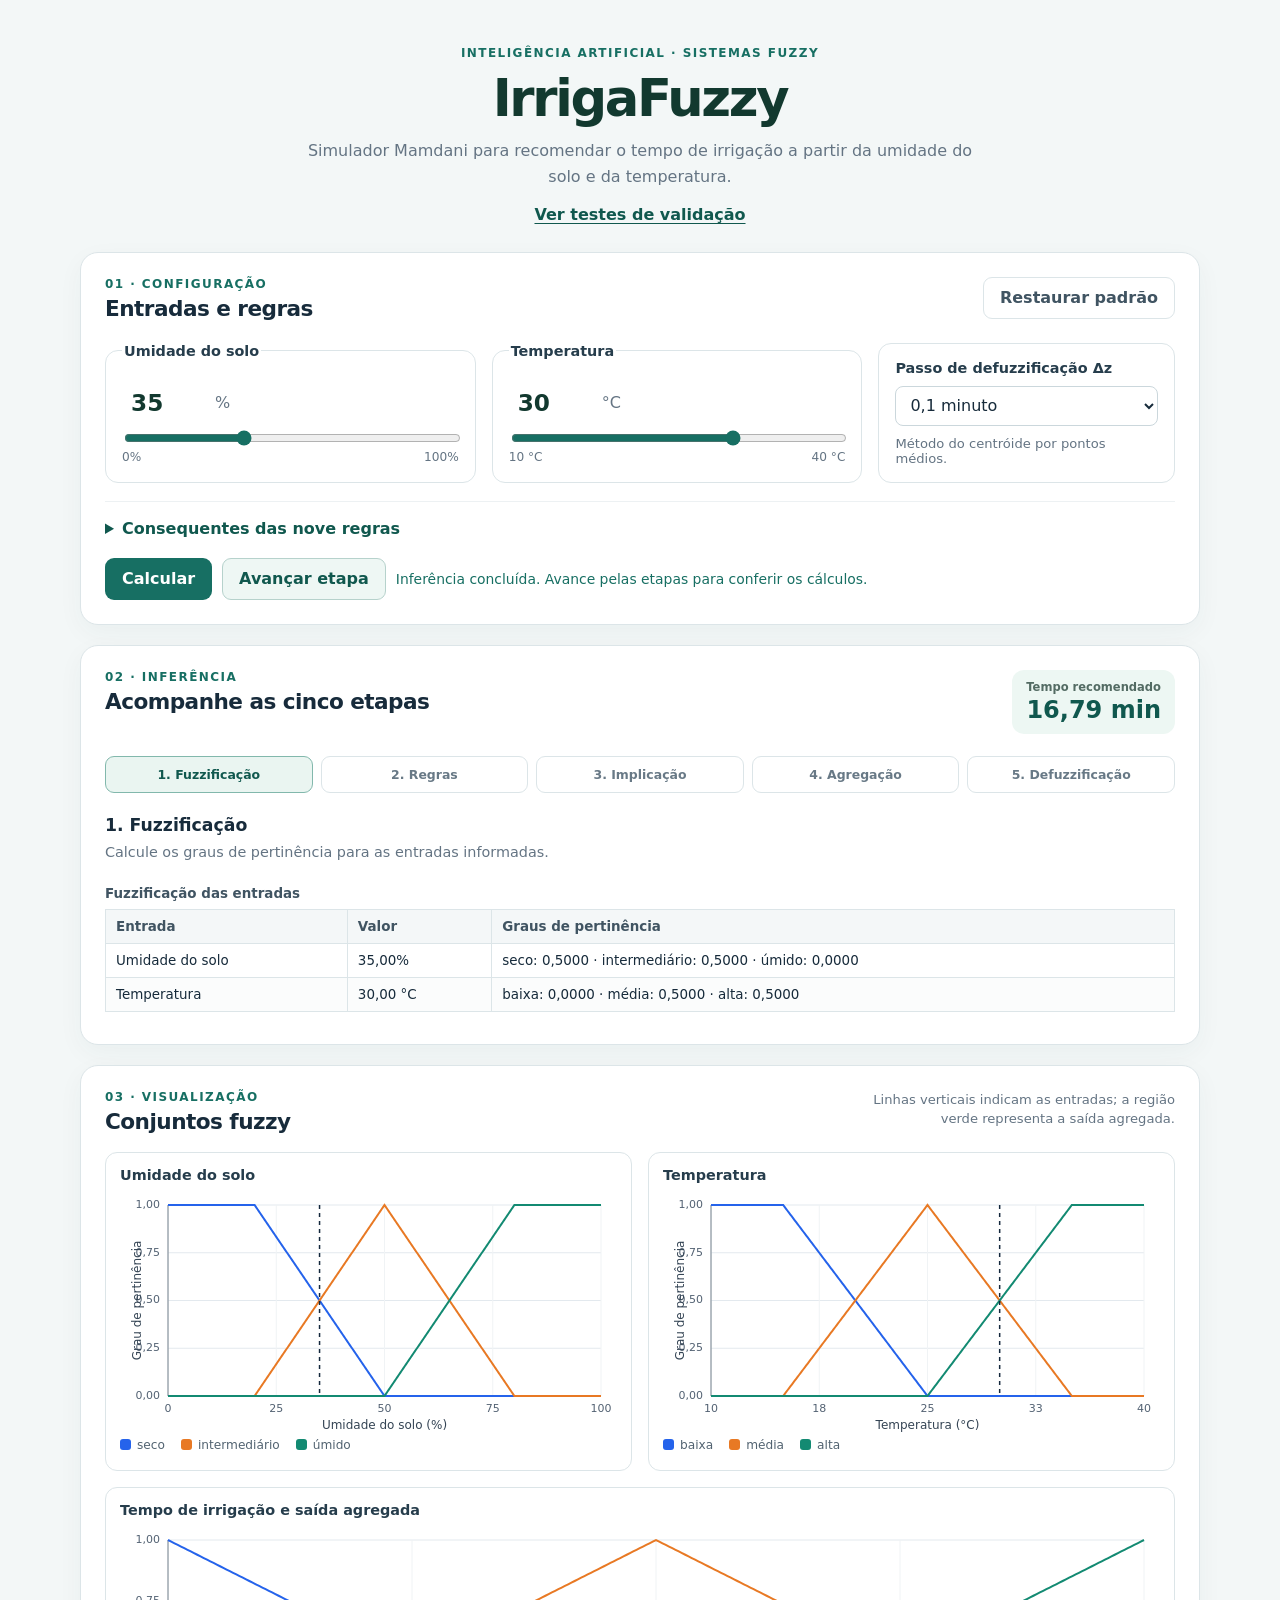
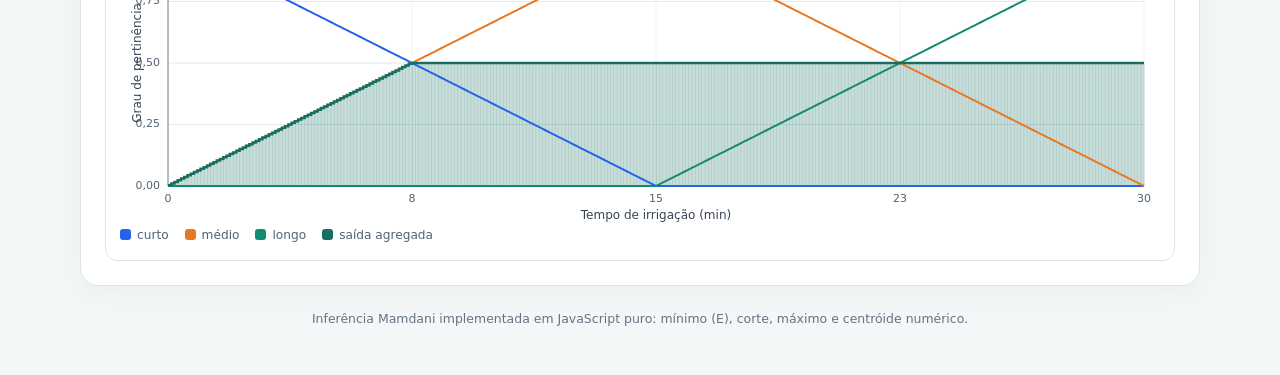
==== index.html @ 0bfb2a9a "Adicionar simulador fuzzy" ====
<!doctype html>
<html lang="pt-BR">
  <head>
    <meta charset="utf-8">
    <meta name="viewport" content="width=device-width, initial-scale=1">
    <meta name="description" content="Simulador didático de irrigação com inferência fuzzy Mamdani.">
    <title>IrrigaFuzzy — controlador Mamdani</title>
    <link rel="stylesheet" href="css/style.css">
  </head>
  <body>
    <main class="conteudo pagina">
      <header class="cabecalho">
        <p class="sobretitulo">Inteligência artificial · Sistemas fuzzy</p>
        <h1>IrrigaFuzzy</h1>
        <p>Simulador Mamdani para recomendar o tempo de irrigação a partir da umidade do solo e da temperatura.</p>
        <a class="link-secundario" href="tests.html">Ver testes de validação</a>
      </header>

      <section class="cartao configuracao" aria-labelledby="titulo-configuracao">
        <div class="titulo-secao">
          <div>
            <p class="sobretitulo">01 · Configuração</p>
            <h2 id="titulo-configuracao">Entradas e regras</h2>
          </div>
          <button id="restaurar" class="botao botao-neutro" type="button">Restaurar padrão</button>
        </div>

        <div class="grade-entradas">
          <fieldset class="campo-entrada">
            <legend>Umidade do solo</legend>
            <div class="valor-com-unidade">
              <input id="umidade-numero" type="number" min="0" max="100" step="1" value="35" aria-label="Umidade do solo em porcentagem">
              <span>%</span>
            </div>
            <input id="umidade" type="range" min="0" max="100" step="1" value="35" aria-label="Deslizador de umidade do solo">
            <div class="limites"><span>0%</span><span>100%</span></div>
          </fieldset>

          <fieldset class="campo-entrada">
            <legend>Temperatura</legend>
            <div class="valor-com-unidade">
              <input id="temperatura-numero" type="number" min="10" max="40" step="1" value="30" aria-label="Temperatura em graus Celsius">
              <span>°C</span>
            </div>
            <input id="temperatura" type="range" min="10" max="40" step="1" value="30" aria-label="Deslizador de temperatura">
            <div class="limites"><span>10 °C</span><span>40 °C</span></div>
          </fieldset>

          <label class="campo-entrada campo-passo" for="delta-z">
            <span class="rotulo-campo">Passo de defuzzificação Δz</span>
            <select id="delta-z">
              <option value="0.1" selected>0,1 minuto</option>
              <option value="0.05">0,05 minuto</option>
              <option value="0.01">0,01 minuto</option>
            </select>
            <span class="ajuda-campo">Método do centróide por pontos médios.</span>
          </label>
        </div>

        <details class="regras-configuraveis">
          <summary>Consequentes das nove regras</summary>
          <p>Os antecedentes permanecem fixos. Selecione o consequente fuzzy para cada regra.</p>
          <div id="regras" class="grade-regras"></div>
        </details>

        <div class="acoes">
          <button id="calcular" class="botao botao-principal" type="button">Calcular</button>
          <button id="avancar" class="botao botao-secundario" type="button" disabled>Avançar etapa</button>
          <p id="mensagem" class="mensagem aviso" role="status" aria-live="polite">Os valores iniciais seguem o enunciado: U = 35% e T = 30 °C.</p>
        </div>
      </section>

      <section class="cartao painel-resultado" aria-labelledby="titulo-resultado">
        <div class="titulo-secao">
          <div>
            <p class="sobretitulo">02 · Inferência</p>
            <h2 id="titulo-resultado">Acompanhe as cinco etapas</h2>
          </div>
          <div class="valor-final" aria-live="polite">
            <span>Tempo recomendado</span>
            <strong id="resultado">—</strong>
          </div>
        </div>
        <ol id="etapas" class="etapas" aria-label="Etapas da inferência fuzzy">
          <li data-etapa="0">Fuzzificação</li>
          <li data-etapa="1">Regras</li>
          <li data-etapa="2">Implicação</li>
          <li data-etapa="3">Agregação</li>
          <li data-etapa="4">Defuzzificação</li>
        </ol>
        <div id="detalhe-etapa" class="detalhe-etapa">
          <p class="estado-vazio">Calcule para ver graus de pertinência, regras ativadas e os cálculos intermediários.</p>
        </div>
      </section>

      <section class="cartao graficos" aria-labelledby="titulo-graficos">
        <div class="titulo-secao">
          <div>
            <p class="sobretitulo">03 · Visualização</p>
            <h2 id="titulo-graficos">Conjuntos fuzzy</h2>
          </div>
          <p class="nota-grafico">Linhas verticais indicam as entradas; a região verde representa a saída agregada.</p>
        </div>
        <div class="grade-graficos">
          <figure>
            <figcaption>Umidade do solo</figcaption>
            <canvas id="grafico-umidade" class="grafico" role="img" aria-label="Gráfico dos conjuntos fuzzy de umidade"></canvas>
            <div id="grafico-umidade-legenda" class="legenda" aria-label="Legenda do gráfico de umidade"></div>
          </figure>
          <figure>
            <figcaption>Temperatura</figcaption>
            <canvas id="grafico-temperatura" class="grafico" role="img" aria-label="Gráfico dos conjuntos fuzzy de temperatura"></canvas>
            <div id="grafico-temperatura-legenda" class="legenda" aria-label="Legenda do gráfico de temperatura"></div>
          </figure>
          <figure class="grafico-saida">
            <figcaption>Tempo de irrigação e saída agregada</figcaption>
            <canvas id="grafico-saida" class="grafico" role="img" aria-label="Gráfico dos conjuntos de saída e da agregação Mamdani"></canvas>
            <div id="grafico-saida-legenda" class="legenda" aria-label="Legenda do gráfico de saída"></div>
          </figure>
        </div>
      </section>

      <footer>
        <p>Inferência Mamdani implementada em JavaScript puro: mínimo (E), corte, máximo e centróide numérico.</p>
      </footer>
    </main>
    <script type="module" src="js/app.js"></script>
  </body>
</html>
---- css/style.css ----
:root {
  color-scheme: light;
  font-family: Inter, ui-sans-serif, system-ui, -apple-system, BlinkMacSystemFont, "Segoe UI", sans-serif;
  color: #172b3b;
  background: #f3f7f7;
  font-synthesis: none;
  text-rendering: optimizeLegibility;
  --verde: #176f63;
  --verde-escuro: #10584e;
  --borda: #dce5e8;
  --muted: #647483;
  --superficie: #fff;
}

* {
  box-sizing: border-box;
}

body {
  margin: 0;
  min-width: 320px;
}

button,
input,
select {
  font: inherit;
}

.conteudo {
  width: min(1120px, calc(100% - 36px));
  margin: 0 auto;
}

.pagina {
  padding: 46px 0 32px;
}

.cabecalho {
  max-width: 760px;
  margin: 0 auto 28px;
  text-align: center;
}

.sobretitulo {
  margin: 0 0 8px;
  color: var(--verde);
  font-size: 0.75rem;
  font-weight: 800;
  letter-spacing: 0.12em;
  text-transform: uppercase;
}

h1,
h2,
h3,
p {
  margin-top: 0;
}

h1 {
  margin-bottom: 10px;
  color: #12392f;
  font-size: clamp(2.15rem, 5vw, 3.2rem);
  letter-spacing: -0.045em;
}

.cabecalho > p:not(.sobretitulo) {
  max-width: 680px;
  margin: 0 auto 14px;
  color: var(--muted);
  line-height: 1.65;
}

.link-secundario,
.voltar {
  color: var(--verde-escuro);
  font-weight: 700;
  text-decoration-thickness: 1px;
  text-underline-offset: 3px;
}

.cartao {
  margin-bottom: 20px;
  padding: 24px;
  border: 1px solid var(--borda);
  border-radius: 18px;
  background: var(--superficie);
  box-shadow: 0 8px 26px rgba(27, 61, 69, 0.045);
}

.titulo-secao {
  display: flex;
  align-items: flex-start;
  justify-content: space-between;
  gap: 20px;
}

.titulo-secao h2 {
  margin-bottom: 0;
  font-size: 1.35rem;
  letter-spacing: -0.025em;
}

.titulo-secao .sobretitulo {
  margin-bottom: 5px;
}

.grade-entradas {
  display: grid;
  grid-template-columns: repeat(2, minmax(0, 1fr)) minmax(185px, 0.8fr);
  gap: 16px;
  margin-top: 22px;
}

.campo-entrada {
  min-width: 0;
  margin: 0;
  padding: 16px;
  border: 1px solid var(--borda);
  border-radius: 13px;
}

.campo-entrada legend,
.rotulo-campo {
  color: #263d4c;
  font-size: 0.9rem;
  font-weight: 750;
}

.valor-com-unidade {
  display: flex;
  align-items: center;
  gap: 7px;
  margin: 8px 0 6px;
  color: var(--muted);
}

.valor-com-unidade input {
  width: 86px;
  padding: 5px 8px;
  border: 1px solid transparent;
  border-radius: 7px;
  color: #12392f;
  font-size: 1.45rem;
  font-weight: 800;
}

.valor-com-unidade input:focus {
  border-color: var(--verde);
  outline: 2px solid rgba(23, 111, 99, 0.16);
}

input[type="range"] {
  width: 100%;
  accent-color: var(--verde);
}

.limites {
  display: flex;
  justify-content: space-between;
  color: var(--muted);
  font-size: 0.76rem;
}

.campo-passo {
  display: flex;
  flex-direction: column;
  justify-content: center;
  gap: 10px;
}

.campo-passo select,
.regra-seletor select {
  min-height: 40px;
  padding: 7px 10px;
  border: 1px solid #cbd7dc;
  border-radius: 8px;
  background: #fff;
  color: #172b3b;
}

.ajuda-campo,
.regras-configuraveis > p {
  color: var(--muted);
  font-size: 0.82rem;
}

.regras-configuraveis {
  margin-top: 18px;
  padding-top: 17px;
  border-top: 1px solid #edf1f3;
}

.regras-configuraveis summary {
  width: fit-content;
  color: var(--verde-escuro);
  cursor: pointer;
  font-weight: 750;
}

.regras-configuraveis > p {
  margin: 10px 0 13px;
}

.grade-regras {
  display: grid;
  grid-template-columns: repeat(3, minmax(0, 1fr));
  gap: 9px;
}

.regra-seletor {
  display: flex;
  align-items: center;
  justify-content: space-between;
  gap: 12px;
  padding: 10px 12px;
  border: 1px solid var(--borda);
  border-radius: 9px;
  font-size: 0.82rem;
}

.regra-seletor span {
  line-height: 1.4;
}

.regra-seletor select {
  flex: 0 0 98px;
  min-height: 36px;
  padding: 5px 7px;
}

.acoes {
  display: flex;
  align-items: center;
  flex-wrap: wrap;
  gap: 10px;
  margin-top: 20px;
}

.botao {
  min-height: 42px;
  padding: 9px 16px;
  border: 1px solid transparent;
  border-radius: 9px;
  cursor: pointer;
  font-weight: 750;
  transition: background-color 140ms ease, transform 140ms ease;
}

.botao:hover:not(:disabled) {
  transform: translateY(-1px);
}

.botao:focus-visible,
select:focus-visible,
input:focus-visible,
a:focus-visible,
summary:focus-visible {
  outline: 3px solid rgba(37, 99, 235, 0.35);
  outline-offset: 2px;
}

.botao-principal {
  background: var(--verde);
  color: #fff;
}

.botao-principal:hover:not(:disabled) {
  background: var(--verde-escuro);
}

.botao-secundario {
  border-color: #b6d2cc;
  background: #eef7f4;
  color: var(--verde-escuro);
}

.botao-neutro {
  border-color: var(--borda);
  background: #fff;
  color: #405462;
}

.botao:disabled {
  cursor: not-allowed;
  opacity: 0.55;
}

.mensagem {
  flex: 1 1 260px;
  margin: 0;
  font-size: 0.87rem;
  line-height: 1.45;
}

.mensagem.aviso {
  color: #657587;
}

.mensagem.sucesso {
  color: #176f63;
}

.mensagem.erro {
  color: #b42318;
}

.valor-final {
  min-width: 155px;
  padding: 10px 14px;
  border-radius: 12px;
  background: #edf7f3;
  text-align: right;
}

.valor-final span {
  display: block;
  color: #536b63;
  font-size: 0.72rem;
  font-weight: 700;
}

.valor-final strong {
  display: block;
  margin-top: 2px;
  color: var(--verde-escuro);
  font-size: 1.5rem;
}

.etapas {
  display: grid;
  grid-template-columns: repeat(5, minmax(0, 1fr));
  gap: 8px;
  margin: 22px 0;
  padding: 0;
  list-style: none;
  counter-reset: etapa;
}

.etapas li {
  position: relative;
  padding: 10px 9px;
  border: 1px solid var(--borda);
  border-radius: 9px;
  color: #687986;
  font-size: 0.78rem;
  font-weight: 700;
  text-align: center;
}

.etapas li::before {
  counter-increment: etapa;
  content: counter(etapa) ". ";
}

.etapas li.etapa-atual {
  border-color: #82b8ac;
  background: #eaf5f1;
  color: var(--verde-escuro);
}

.etapas li.etapa-concluida {
  border-color: #d4e6df;
  color: #3a786a;
}

.detalhe-etapa {
  min-height: 110px;
}

.estado-vazio {
  padding: 25px 12px;
  color: var(--muted);
  text-align: center;
}

.etapa-conteudo h3 {
  margin-bottom: 6px;
  font-size: 1.08rem;
}

.etapa-conteudo > p {
  color: var(--muted);
  font-size: 0.9rem;
  line-height: 1.55;
}

.tabela-dados {
  width: 100%;
  margin: 14px 0 8px;
  border-collapse: collapse;
  font-size: 0.84rem;
}

.tabela-dados caption {
  padding: 8px 0;
  color: #405462;
  font-weight: 750;
  text-align: left;
}

.tabela-dados th,
.tabela-dados td {
  padding: 9px 10px;
  border: 1px solid var(--borda);
  text-align: left;
  vertical-align: top;
}

.tabela-dados th {
  background: #f4f7f8;
  color: #405462;
  font-weight: 750;
}

.tabela-dados tbody tr:nth-child(even) {
  background: #fbfcfc;
}

.grade-graficos {
  display: grid;
  grid-template-columns: repeat(2, minmax(0, 1fr));
  gap: 16px;
  margin-top: 18px;
}

.grade-graficos figure {
  min-width: 0;
  margin: 0;
  padding: 14px;
  border: 1px solid var(--borda);
  border-radius: 12px;
}

.grade-graficos figcaption {
  margin-bottom: 6px;
  color: #263d4c;
  font-size: 0.9rem;
  font-weight: 750;
}

.grafico {
  display: block;
  width: 100%;
  height: 245px;
}

.grafico-saida {
  grid-column: 1 / -1;
}

.grafico-saida .grafico {
  height: 300px;
}

.legenda {
  display: flex;
  flex-wrap: wrap;
  gap: 8px 16px;
  min-height: 22px;
  color: #526371;
  font-size: 0.76rem;
}

.item-legenda {
  display: inline-flex;
  align-items: center;
  gap: 6px;
}

.item-legenda i {
  display: inline-block;
  width: 11px;
  height: 11px;
  border-radius: 3px;
}

.nota-grafico {
  max-width: 330px;
  margin: 0;
  color: var(--muted);
  font-size: 0.82rem;
  line-height: 1.45;
  text-align: right;
}

footer {
  padding: 5px 0;
  color: var(--muted);
  font-size: 0.78rem;
  text-align: center;
}

.pagina-testes .cabecalho {
  margin-top: 28px;
}

.lista-testes {
  display: grid;
  gap: 10px;
  padding-left: 24px;
}

.teste-ok {
  color: #176f63;
}

.teste-falhou {
  color: #b42318;
}

.voltar {
  display: inline-block;
  margin-bottom: 8px;
}

@media (max-width: 760px) {
  .pagina {
    padding-top: 28px;
  }

  .cartao {
    padding: 18px;
  }

  .grade-entradas {
    grid-template-columns: repeat(2, minmax(0, 1fr));
  }

  .campo-passo {
    grid-column: 1 / -1;
  }

  .grade-regras {
    grid-template-columns: repeat(2, minmax(0, 1fr));
  }

  .etapas li {
    font-size: 0.68rem;
    padding: 9px 4px;
  }
}

@media (max-width: 520px) {
  .conteudo {
    width: min(100% - 22px, 1120px);
  }

  .titulo-secao {
    flex-direction: column;
  }

  .grade-entradas,
  .grade-regras,
  .grade-graficos {
    grid-template-columns: minmax(0, 1fr);
  }

  .campo-passo,
  .grafico-saida {
    grid-column: auto;
  }

  .valor-final {
    width: 100%;
    text-align: left;
  }

  .etapas {
    grid-template-columns: 1fr;
  }

  .etapas li {
    text-align: left;
  }

  .nota-grafico {
    text-align: left;
  }

  .tabela-dados {
    display: block;
    overflow-x: auto;
    white-space: nowrap;
  }
}
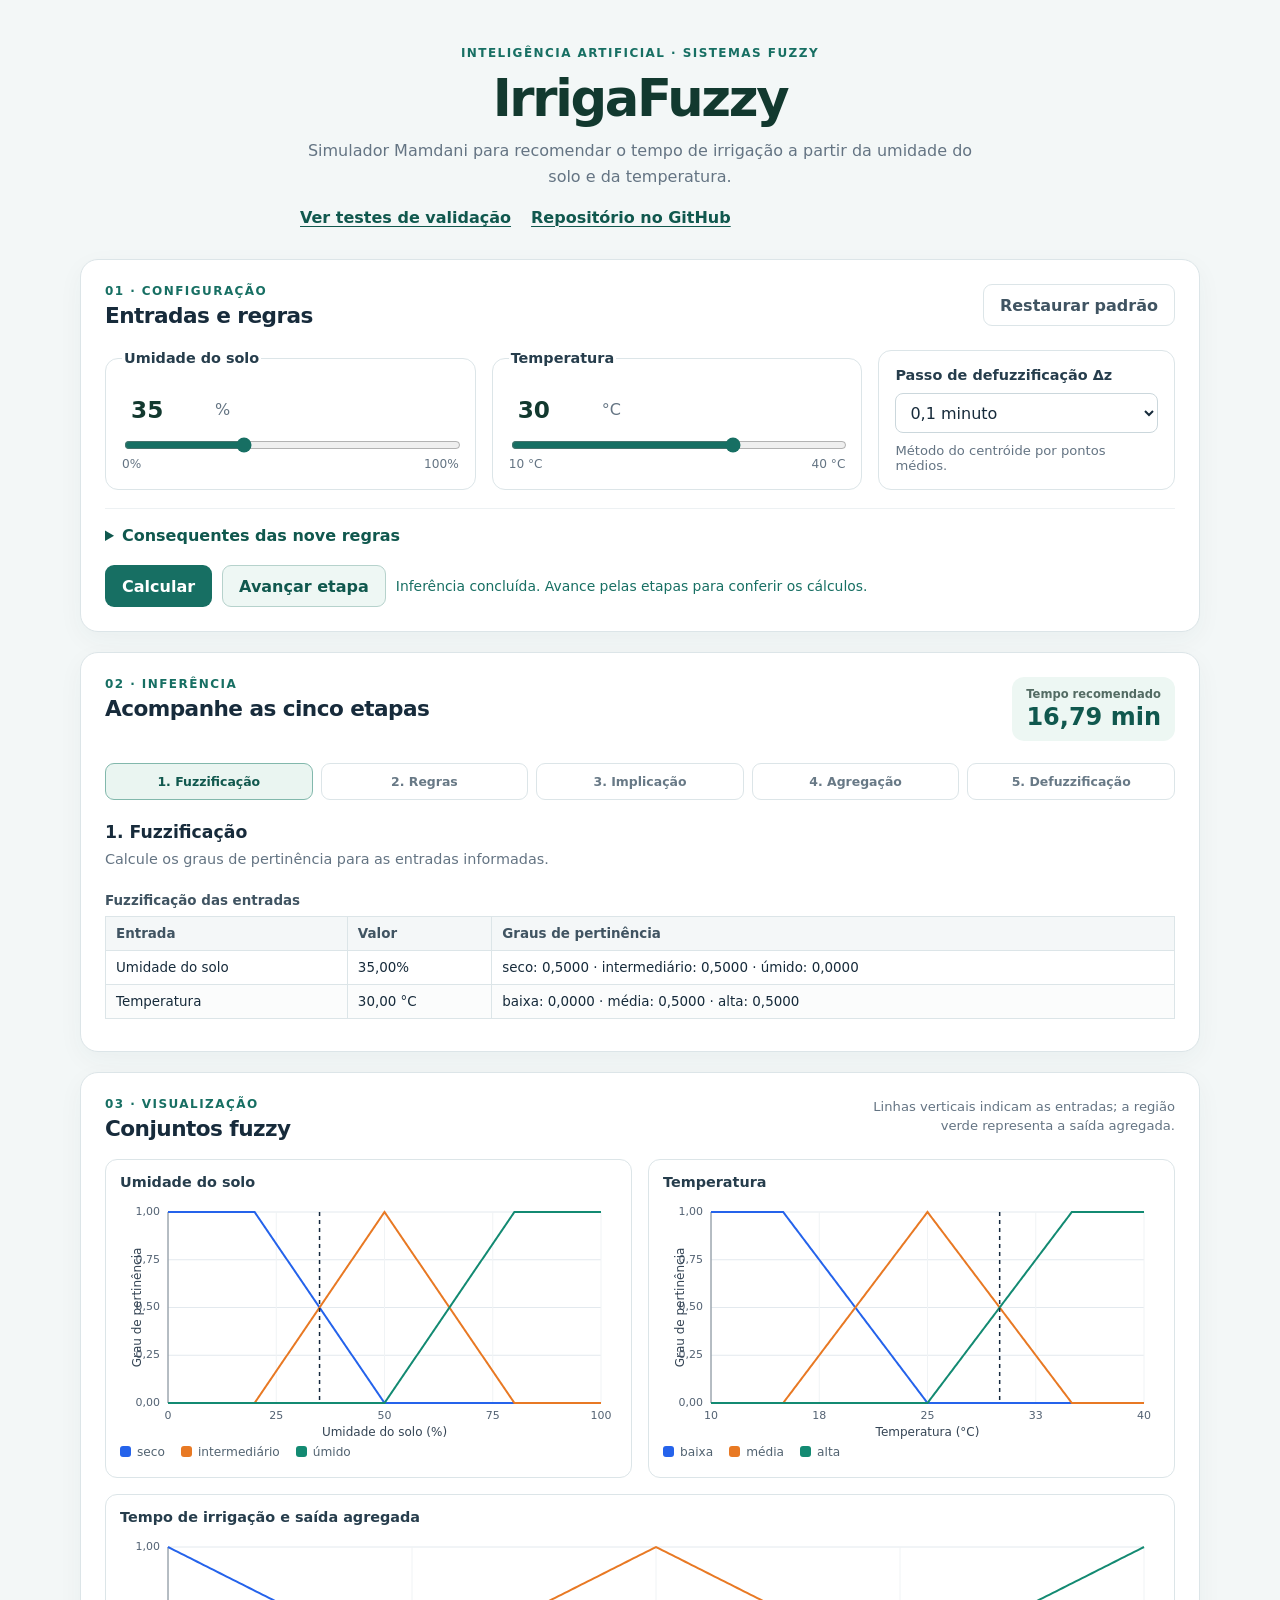
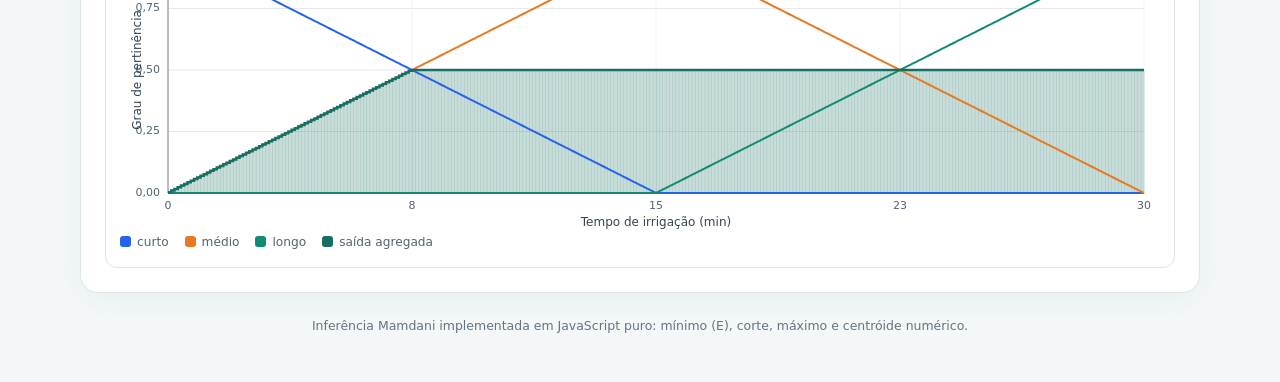
==== commit 21555053: "Atende a todos os itens do enunciado: link, seleção de regra e README - Link visível para o repositó" ====
--- a/index.html
+++ b/index.html
@@ -13,7 +13,10 @@
         <p class="sobretitulo">Inteligência artificial · Sistemas fuzzy</p>
         <h1>IrrigaFuzzy</h1>
         <p>Simulador Mamdani para recomendar o tempo de irrigação a partir da umidade do solo e da temperatura.</p>
-        <a class="link-secundario" href="tests.html">Ver testes de validação</a>
+        <p class="links-cabecalho">
+          <a class="link-secundario" href="tests.html">Ver testes de validação</a>
+          <a class="link-secundario" href="https://github.com/Volc4/Atividade-Pratica-IA-Fuzzy" target="_blank" rel="noopener">Repositório no GitHub</a>
+        </p>
       </header>
 
       <section class="cartao configuracao" aria-labelledby="titulo-configuracao">
--- a/css/style.css
+++ b/css/style.css
@@ -585,3 +585,34 @@
     white-space: nowrap;
   }
 }
+
+.links-cabecalho {
+  display: flex;
+  flex-wrap: wrap;
+  gap: 8px 20px;
+  margin: 0;
+}
+
+.tabela-dados tr.regra-ativa td {
+  background: #e3f4ef;
+  font-weight: 600;
+}
+
+.seletor-regra {
+  display: flex;
+  flex-wrap: wrap;
+  align-items: center;
+  gap: 8px;
+  margin: 12px 0;
+}
+
+.seletor-regra select {
+  font: inherit;
+  padding: 4px 8px;
+}
+
+.log-etapa {
+  margin: 12px 0 0;
+  padding-left: 20px;
+  font-size: 0.92rem;
+}
